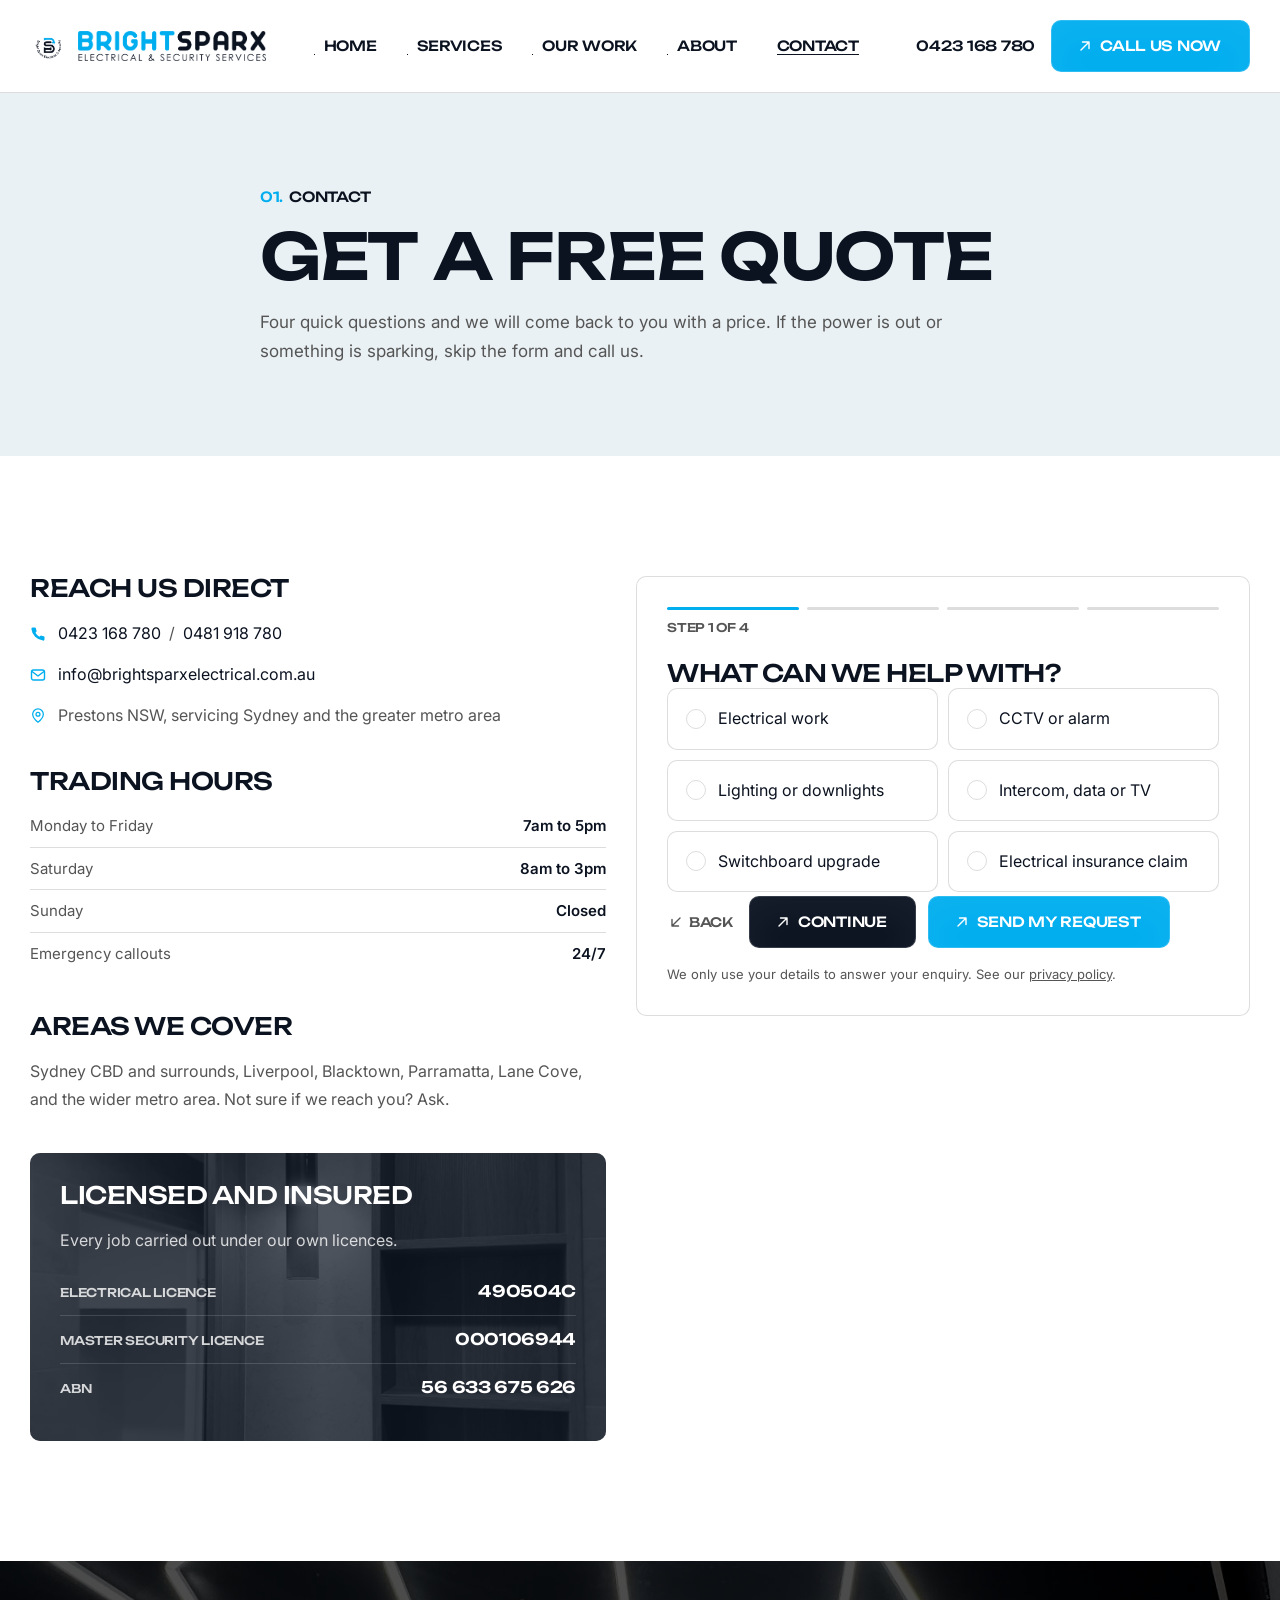
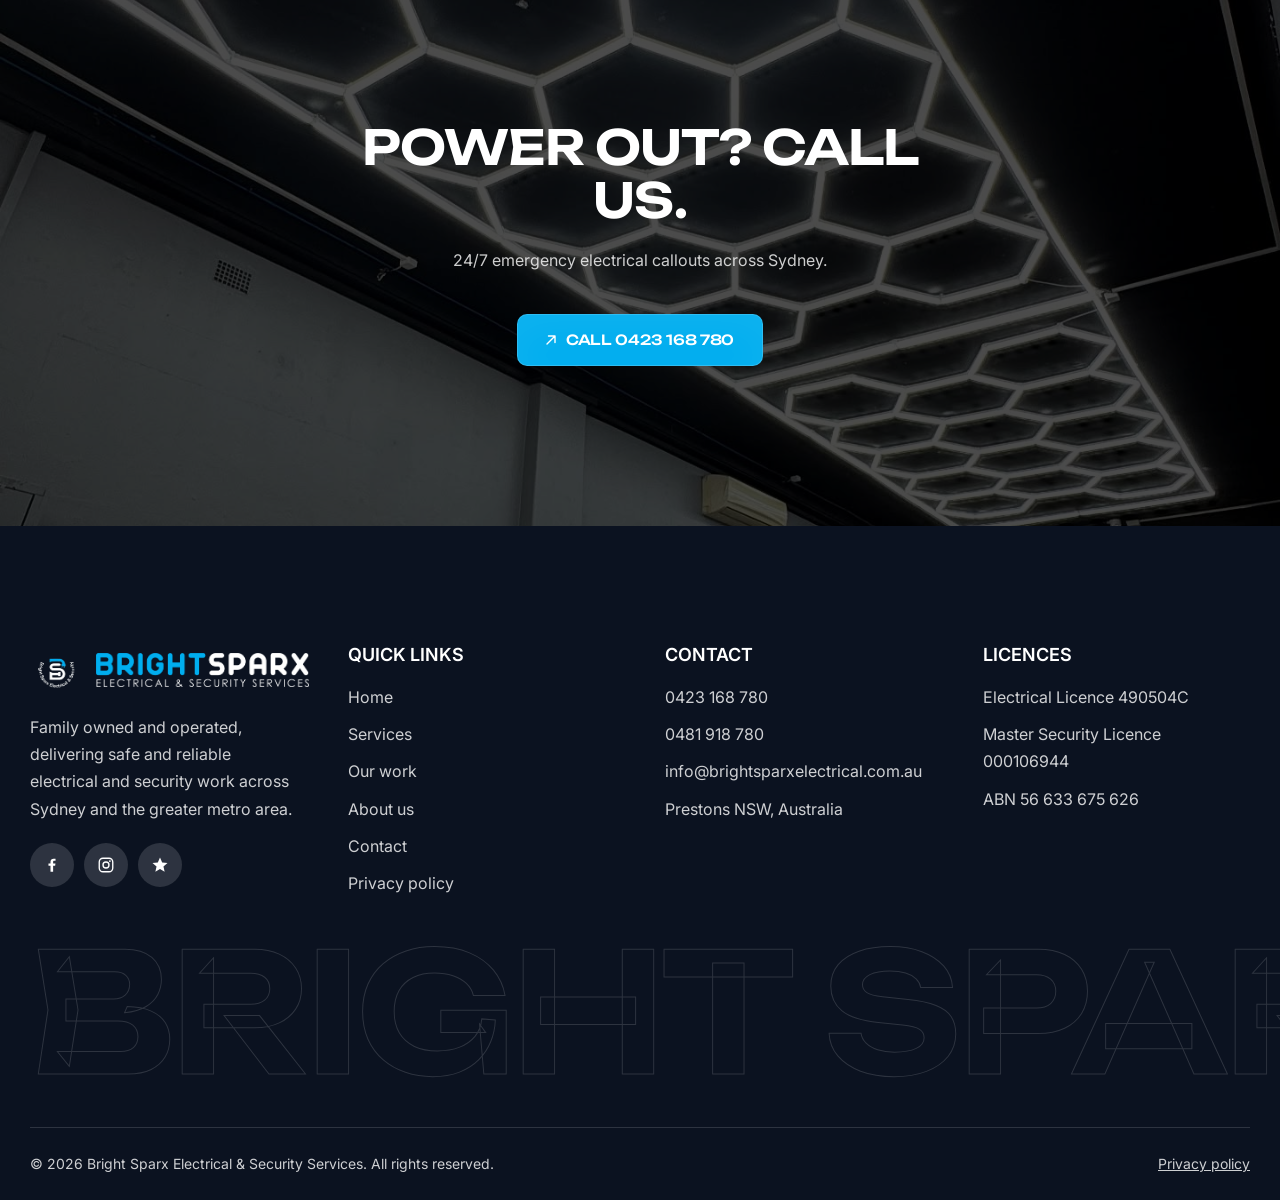
==== site/contact.html @ 88701e9d "Build Bright Sparx website: home, contact and privacy pages Static site in site/ built from the clie" ====
<!DOCTYPE html>
<html lang="en">
<head>
<meta charset="utf-8">
<meta name="viewport" content="width=device-width, initial-scale=1.0">
<title>Get a Free Quote | Bright Sparx Electrical &amp; Security</title>
<meta name="description" content="Get a free quote from Bright Sparx Electrical &amp; Security. Answer four quick questions about your job in Sydney, or call our licensed team on 0423 168 780.">
<link rel="canonical" href="https://www.brightsparxelectrical.com.au/contact.html">
<link rel="icon" href="images/logo-mark.png" type="image/png">
<link rel="preconnect" href="https://fonts.googleapis.com">
<link rel="preconnect" href="https://fonts.gstatic.com" crossorigin>
<link href="https://fonts.googleapis.com/css2?family=Inter:wght@400;600;700&family=Unbounded:wght@500;600&display=swap" rel="stylesheet">
<link rel="stylesheet" href="styles.css">
</head>
<body>
<a class="skip-link" href="#main">Skip to content</a>

<header class="header">
  <nav class="nav" aria-label="Main">
    <a class="nav__brand" href="index.html" aria-label="Bright Sparx Electrical and Security, home">
      <img class="nav__mark" src="images/logo-mark-dark.png" alt="" aria-hidden="true" width="530" height="471">
      <img class="nav__logo" src="images/logo-wordmark-dark.png" alt="Bright Sparx Electrical and Security Services" width="1965" height="314">
    </a>

    <ul class="nav__links">
      <li><a class="nav-link" href="index.html">Home</a></li>
      <li><a class="nav-link" href="index.html#services">Services</a></li>
      <li><a class="nav-link" href="index.html#work">Our work</a></li>
      <li><a class="nav-link" href="index.html#about">About</a></li>
      <li><a class="nav-link" href="contact.html" aria-current="page">Contact</a></li>
    </ul>

    <div class="nav__actions">
      <a class="nav__phone" href="tel:+61423168780">0423 168 780</a>
      <a class="btn btn--accent nav__cta" href="tel:+61423168780">
        <span class="btn__icon" aria-hidden="true"><svg viewBox="0 0 10 10" fill="none"><path d="M1 9L9 1M9 1H2.5M9 1v6.5" stroke="currentColor" stroke-width="1.4" stroke-linecap="round" stroke-linejoin="round"/></svg></span>
        <span class="btn__text">Call us now</span>
      </a>
      <button class="burger" type="button" aria-expanded="false" aria-controls="mobile-menu" aria-label="Open menu">
        <span></span><span></span>
      </button>
    </div>
  </nav>
</header>

<div class="mobile-menu" id="mobile-menu">
  <a class="nav-link" href="index.html">Home</a>
  <a class="nav-link" href="index.html#services">Services</a>
  <a class="nav-link" href="index.html#work">Our work</a>
  <a class="nav-link" href="index.html#about">About</a>
  <a class="nav-link" href="contact.html">Contact</a>
  <a class="btn btn--accent btn--center" href="tel:+61423168780">
    <span class="btn__icon" aria-hidden="true"><svg viewBox="0 0 10 10" fill="none"><path d="M1 9L9 1M9 1H2.5M9 1v6.5" stroke="currentColor" stroke-width="1.4" stroke-linecap="round" stroke-linejoin="round"/></svg></span>
    <span class="btn__text">Call 0423 168 780</span>
  </a>
</div>

<a class="call-bar" href="tel:+61423168780">
  <svg width="16" height="16" viewBox="0 0 16 16" fill="none" aria-hidden="true"><path d="M14.5 11.3v2a1.3 1.3 0 0 1-1.5 1.3A13 13 0 0 1 1.4 3 1.3 1.3 0 0 1 2.7 1.5h2a1.3 1.3 0 0 1 1.3 1.2c.1.7.3 1.3.5 1.9a1.3 1.3 0 0 1-.3 1.4l-.8.8a10.7 10.7 0 0 0 4 4l.8-.8a1.3 1.3 0 0 1 1.4-.3c.6.2 1.2.4 1.9.5a1.3 1.3 0 0 1 1.1 1.1Z" fill="currentColor"/></svg>
  Call now
</a>

<main id="main">

<section class="page-head">
  <div class="container page-head__inner">
    <p class="t-label bullet"><span class="bullet__num">01.</span> Contact</p>
    <h1 class="t-h2-lg" data-split>Get a free quote</h1>
    <p class="t-body-lg">Four quick questions and we will come back to you with a price. If the power is out or something is sparking, skip the form and call us.</p>
  </div>
</section>

<section class="section">
  <div class="container contact__grid">

    <div class="contact__side stack stack--40">
      <div class="stack stack--20">
        <h2 class="t-h4">Reach us direct</h2>
        <div class="contact__details">
          <p class="contact-line">
            <svg viewBox="0 0 16 16" fill="none" aria-hidden="true"><path d="M14.5 11.3v2a1.3 1.3 0 0 1-1.5 1.3A13 13 0 0 1 1.4 3 1.3 1.3 0 0 1 2.7 1.5h2a1.3 1.3 0 0 1 1.3 1.2c.1.7.3 1.3.5 1.9a1.3 1.3 0 0 1-.3 1.4l-.8.8a10.7 10.7 0 0 0 4 4l.8-.8a1.3 1.3 0 0 1 1.4-.3c.6.2 1.2.4 1.9.5a1.3 1.3 0 0 1 1.1 1.1Z" fill="currentColor"/></svg>
            <span><a href="tel:+61423168780">0423 168 780</a> &nbsp;/&nbsp; <a href="tel:+61481918780">0481 918 780</a></span>
          </p>
          <p class="contact-line">
            <svg viewBox="0 0 16 16" fill="none" aria-hidden="true"><rect x="1.5" y="3" width="13" height="10" rx="2" stroke="currentColor" stroke-width="1.4"/><path d="m2 4.5 6 4.5 6-4.5" stroke="currentColor" stroke-width="1.4" stroke-linecap="round" stroke-linejoin="round"/></svg>
            <span><a href="mailto:info@brightsparxelectrical.com.au">info@brightsparxelectrical.com.au</a></span>
          </p>
          <p class="contact-line">
            <svg viewBox="0 0 18 18" fill="none" aria-hidden="true"><path d="M9 16s6-4.7 6-9A6 6 0 0 0 3 7c0 4.3 6 9 6 9Z" stroke="currentColor" stroke-width="1.4" stroke-linejoin="round"/><circle cx="9" cy="7" r="2.2" stroke="currentColor" stroke-width="1.4"/></svg>
            <span>Prestons NSW, servicing Sydney and the greater metro area</span>
          </p>
        </div>
      </div>

      <div class="stack stack--20">
        <h2 class="t-h4">Trading hours</h2>
        <div class="hours-table">
          <p class="hours-row"><span>Monday to Friday</span><span>7am to 5pm</span></p>
          <p class="hours-row"><span>Saturday</span><span>8am to 3pm</span></p>
          <p class="hours-row"><span>Sunday</span><span>Closed</span></p>
          <p class="hours-row" style="border-bottom:0;"><span>Emergency callouts</span><span>24/7</span></p>
        </div>
      </div>

      <div class="stack stack--20">
        <h2 class="t-h4">Areas we cover</h2>
        <p class="t-body">Sydney CBD and surrounds, Liverpool, Blacktown, Parramatta, Lane Cove, and the wider metro area. Not sure if we reach you? Ask.</p>
      </div>

      <div class="crew-card">
        <img class="crew-card__bg" src="images/pendant-light.jpg" alt="" aria-hidden="true" loading="lazy">
        <span class="crew-card__veil"></span>
        <div class="crew-card__inner on-dark">
          <div class="stack stack--20">
            <h2 class="t-h4">Licensed and insured</h2>
            <p class="t-body">Every job carried out under our own licences.</p>
          </div>
          <div class="licence-row">
            <div class="licence">
              <span class="licence__label">Electrical licence</span>
              <span class="licence__value">490504C</span>
            </div>
            <div class="licence">
              <span class="licence__label">Master security licence</span>
              <span class="licence__value">000106944</span>
            </div>
            <div class="licence" style="border-bottom:0;">
              <span class="licence__label">ABN</span>
              <span class="licence__value">56 633 675 626</span>
            </div>
          </div>
        </div>
      </div>
    </div>

    <div class="form-panel" data-reveal="right">
      <!-- Wizard behaviour lives in main.js. Endpoint is wired in Skill 03. -->
      <form class="wizard" id="quote-form" novalidate>
        <div class="wizard__progress" aria-hidden="true">
          <span class="wizard__dot"></span><span class="wizard__dot"></span>
          <span class="wizard__dot"></span><span class="wizard__dot"></span>
        </div>
        <p class="wizard__count" data-wizard-count>Step 1 of 4</p>

        <fieldset class="wizard__step" data-step="1">
          <legend class="wizard__question">What can we help with?</legend>
          <div class="choices" data-choice-group="service">
            <button class="choice" type="button" data-value="Electrical work"><span class="choice__tick"><svg viewBox="0 0 12 12" fill="none"><path d="m2 6.3 2.6 2.6L10 3.4" stroke="currentColor" stroke-width="1.8" stroke-linecap="round" stroke-linejoin="round"/></svg></span>Electrical work</button>
            <button class="choice" type="button" data-value="CCTV or alarm"><span class="choice__tick"><svg viewBox="0 0 12 12" fill="none"><path d="m2 6.3 2.6 2.6L10 3.4" stroke="currentColor" stroke-width="1.8" stroke-linecap="round" stroke-linejoin="round"/></svg></span>CCTV or alarm</button>
            <button class="choice" type="button" data-value="Lighting or downlights"><span class="choice__tick"><svg viewBox="0 0 12 12" fill="none"><path d="m2 6.3 2.6 2.6L10 3.4" stroke="currentColor" stroke-width="1.8" stroke-linecap="round" stroke-linejoin="round"/></svg></span>Lighting or downlights</button>
            <button class="choice" type="button" data-value="Intercom, data or TV"><span class="choice__tick"><svg viewBox="0 0 12 12" fill="none"><path d="m2 6.3 2.6 2.6L10 3.4" stroke="currentColor" stroke-width="1.8" stroke-linecap="round" stroke-linejoin="round"/></svg></span>Intercom, data or TV</button>
            <button class="choice" type="button" data-value="Switchboard upgrade"><span class="choice__tick"><svg viewBox="0 0 12 12" fill="none"><path d="m2 6.3 2.6 2.6L10 3.4" stroke="currentColor" stroke-width="1.8" stroke-linecap="round" stroke-linejoin="round"/></svg></span>Switchboard upgrade</button>
            <button class="choice" type="button" data-value="Electrical insurance claim"><span class="choice__tick"><svg viewBox="0 0 12 12" fill="none"><path d="m2 6.3 2.6 2.6L10 3.4" stroke="currentColor" stroke-width="1.8" stroke-linecap="round" stroke-linejoin="round"/></svg></span>Electrical insurance claim</button>
          </div>
        </fieldset>

        <fieldset class="wizard__step" data-step="2">
          <legend class="wizard__question">What type of property?</legend>
          <div class="choices" data-choice-group="property">
            <button class="choice" type="button" data-value="Single storey house"><span class="choice__tick"><svg viewBox="0 0 12 12" fill="none"><path d="m2 6.3 2.6 2.6L10 3.4" stroke="currentColor" stroke-width="1.8" stroke-linecap="round" stroke-linejoin="round"/></svg></span>Single storey house</button>
            <button class="choice" type="button" data-value="Double storey house"><span class="choice__tick"><svg viewBox="0 0 12 12" fill="none"><path d="m2 6.3 2.6 2.6L10 3.4" stroke="currentColor" stroke-width="1.8" stroke-linecap="round" stroke-linejoin="round"/></svg></span>Double storey house</button>
            <button class="choice" type="button" data-value="Duplex or unit"><span class="choice__tick"><svg viewBox="0 0 12 12" fill="none"><path d="m2 6.3 2.6 2.6L10 3.4" stroke="currentColor" stroke-width="1.8" stroke-linecap="round" stroke-linejoin="round"/></svg></span>Duplex or unit</button>
            <button class="choice" type="button" data-value="Commercial premises"><span class="choice__tick"><svg viewBox="0 0 12 12" fill="none"><path d="m2 6.3 2.6 2.6L10 3.4" stroke="currentColor" stroke-width="1.8" stroke-linecap="round" stroke-linejoin="round"/></svg></span>Commercial premises</button>
          </div>
        </fieldset>

        <fieldset class="wizard__step" data-step="3">
          <legend class="wizard__question">How soon do you need it?</legend>
          <div class="choices" data-choice-group="timing">
            <button class="choice" type="button" data-value="Urgently"><span class="choice__tick"><svg viewBox="0 0 12 12" fill="none"><path d="m2 6.3 2.6 2.6L10 3.4" stroke="currentColor" stroke-width="1.8" stroke-linecap="round" stroke-linejoin="round"/></svg></span>Urgently</button>
            <button class="choice" type="button" data-value="Within a week"><span class="choice__tick"><svg viewBox="0 0 12 12" fill="none"><path d="m2 6.3 2.6 2.6L10 3.4" stroke="currentColor" stroke-width="1.8" stroke-linecap="round" stroke-linejoin="round"/></svg></span>Within a week</button>
            <button class="choice" type="button" data-value="Within a month"><span class="choice__tick"><svg viewBox="0 0 12 12" fill="none"><path d="m2 6.3 2.6 2.6L10 3.4" stroke="currentColor" stroke-width="1.8" stroke-linecap="round" stroke-linejoin="round"/></svg></span>Within a month</button>
            <button class="choice" type="button" data-value="Just planning ahead"><span class="choice__tick"><svg viewBox="0 0 12 12" fill="none"><path d="m2 6.3 2.6 2.6L10 3.4" stroke="currentColor" stroke-width="1.8" stroke-linecap="round" stroke-linejoin="round"/></svg></span>Just planning ahead</button>
          </div>
        </fieldset>

        <fieldset class="wizard__step" data-step="4">
          <legend class="wizard__question">Your details</legend>
          <div class="field-grid">
            <label class="field"><span class="field__label">Your name</span><input type="text" name="name" autocomplete="name" required placeholder="Full name"></label>
            <label class="field"><span class="field__label">Suburb</span><input type="text" name="suburb" autocomplete="address-level2" required placeholder="Where is the job?"></label>
            <label class="field"><span class="field__label">Mobile</span><input type="tel" name="phone" autocomplete="tel" required placeholder="04__ ___ ___"></label>
            <label class="field"><span class="field__label">Email</span><input type="email" name="email" autocomplete="email" required placeholder="you@email.com"></label>
          </div>
          <label class="field"><span class="field__label">Anything else we should know</span><textarea name="message" placeholder="Optional. Roof type, number of points, access notes."></textarea></label>
        </fieldset>

        <div class="wizard__nav">
          <button class="wizard__back" type="button" data-wizard-back hidden>
            <svg viewBox="0 0 10 10" fill="none" aria-hidden="true"><path d="M9 1 1 9M1 9h6.5M1 9V2.5" stroke="currentColor" stroke-width="1.4" stroke-linecap="round" stroke-linejoin="round"/></svg>
            Back
          </button>
          <button class="btn btn--dark" type="button" data-wizard-next>
            <span class="btn__icon" aria-hidden="true"><svg viewBox="0 0 10 10" fill="none"><path d="M1 9L9 1M9 1H2.5M9 1v6.5" stroke="currentColor" stroke-width="1.4" stroke-linecap="round" stroke-linejoin="round"/></svg></span>
            <span class="btn__text">Continue</span>
          </button>
          <button class="btn btn--accent" type="submit" data-wizard-submit hidden>
            <span class="btn__icon" aria-hidden="true"><svg viewBox="0 0 10 10" fill="none"><path d="M1 9L9 1M9 1H2.5M9 1v6.5" stroke="currentColor" stroke-width="1.4" stroke-linecap="round" stroke-linejoin="round"/></svg></span>
            <span class="btn__text">Send my request</span>
          </button>
        </div>

        <p class="form-status" data-wizard-status role="status" aria-live="polite"></p>

        <div class="wizard__done" data-wizard-done>
          <span class="wizard__done-icon" aria-hidden="true"><svg viewBox="0 0 24 24" fill="none"><path d="m5 12.5 4.5 4.5L19 7.5" stroke="currentColor" stroke-width="2.4" stroke-linecap="round" stroke-linejoin="round"/></svg></span>
          <h2 class="t-h4">Request received</h2>
          <p class="t-body">Thanks, we have got your details. We will be in touch shortly. If it is urgent, call 0423 168 780.</p>
        </div>

        <p class="form-note">We only use your details to answer your enquiry. See our <a href="privacy.html" style="text-decoration:underline;">privacy policy</a>.</p>
      </form>
    </div>

  </div>
</section>

<section class="cta on-dark">
  <img class="cta__bg" src="images/hex-ceiling.jpg" alt="" aria-hidden="true" loading="lazy">
  <span class="cta__veil"></span>
  <div class="container cta__inner">
    <div class="stack stack--20" style="align-items:center;max-width:622px;">
      <h2 class="t-h2" data-split>Power out? Call us.</h2>
      <p class="t-body">24/7 emergency electrical callouts across Sydney.</p>
    </div>
    <a class="btn btn--accent" href="tel:+61423168780">
      <span class="btn__icon" aria-hidden="true"><svg viewBox="0 0 10 10" fill="none"><path d="M1 9L9 1M9 1H2.5M9 1v6.5" stroke="currentColor" stroke-width="1.4" stroke-linecap="round" stroke-linejoin="round"/></svg></span>
      <span class="btn__text">Call 0423 168 780</span>
    </a>
  </div>
</section>

</main>

<footer class="footer on-dark" data-reveal="rise">
  <div class="container">
    <div class="footer__grid">
      <div class="footer__col">
        <a class="footer__brand" href="index.html">
          <img class="footer__mark" src="images/logo-mark.png" alt="" aria-hidden="true" width="530" height="471" loading="lazy">
          <img class="footer__logo" src="images/logo-wordmark-light.png" alt="Bright Sparx Electrical and Security Services" width="1965" height="314" loading="lazy">
        </a>
        <p class="t-body">Family owned and operated, delivering safe and reliable electrical and security work across Sydney and the greater metro area.</p>
        <div class="socials">
          <a class="social" href="https://www.facebook.com/brightsparxelectricalsydney" target="_blank" rel="noopener" aria-label="Bright Sparx on Facebook">
            <svg viewBox="0 0 24 24" fill="currentColor"><path d="M13.5 21v-8h2.7l.4-3.1h-3.1V7.9c0-.9.25-1.5 1.55-1.5H16.7V3.6c-.3 0-1.3-.1-2.5-.1-2.5 0-4.2 1.5-4.2 4.3v2.1H7.3V13h2.7v8h3.5Z"/></svg>
          </a>
          <a class="social" href="https://www.instagram.com/brightsparxelectrical/" target="_blank" rel="noopener" aria-label="Bright Sparx on Instagram">
            <svg viewBox="0 0 24 24" fill="none"><rect x="3" y="3" width="18" height="18" rx="5" stroke="currentColor" stroke-width="1.8"/><circle cx="12" cy="12" r="4" stroke="currentColor" stroke-width="1.8"/><circle cx="17.2" cy="6.8" r="1.2" fill="currentColor"/></svg>
          </a>
          <a class="social" href="https://g.page/r/CXIlt-af3pmtEAI/review" target="_blank" rel="noopener" aria-label="Review Bright Sparx on Google">
            <svg viewBox="0 0 24 24" fill="currentColor"><path d="m12 17.3 6.2 3.7-1.6-7 5.4-4.7-7.1-.6L12 2 9.1 8.7 2 9.3l5.4 4.7-1.6 7L12 17.3Z"/></svg>
          </a>
        </div>
      </div>

      <div class="footer__col">
        <p class="t-caption" style="color:#fff;">Quick links</p>
        <nav class="footer__links" aria-label="Footer">
          <a href="index.html">Home</a>
          <a href="index.html#services">Services</a>
          <a href="index.html#work">Our work</a>
          <a href="index.html#about">About us</a>
          <a href="contact.html">Contact</a>
          <a href="privacy.html">Privacy policy</a>
        </nav>
      </div>

      <div class="footer__col">
        <p class="t-caption" style="color:#fff;">Contact</p>
        <div class="footer__links">
          <a href="tel:+61423168780">0423 168 780</a>
          <a href="tel:+61481918780">0481 918 780</a>
          <a href="mailto:info@brightsparxelectrical.com.au">info@brightsparxelectrical.com.au</a>
          <span style="color:var(--white-80);">Prestons NSW, Australia</span>
        </div>
      </div>

      <div class="footer__col">
        <p class="t-caption" style="color:#fff;">Licences</p>
        <div class="footer__links">
          <span style="color:var(--white-80);">Electrical Licence 490504C</span>
          <span style="color:var(--white-80);">Master Security Licence 000106944</span>
          <span style="color:var(--white-80);">ABN 56 633 675 626</span>
        </div>
      </div>
    </div>

    <span class="footer__wordmark" aria-hidden="true">Bright Sparx</span>

    <div class="footer__legal">
      <span>&copy; <span data-year>2026</span> Bright Sparx Electrical &amp; Security Services. All rights reserved.</span>
      <span><a href="privacy.html">Privacy policy</a></span>
    </div>
  </div>
</footer>

<script src="main.js"></script>
</body>
</html>
---- site/styles.css ----
/* ==========================================================================
   Bright Sparx Electrical & Security Services
   Design system ported from the Eloctix reference build.
   Structure, spacing, type scale, motion and component anatomy match the
   reference. Only the colour palette is Bright Sparx (cyan / navy-black / white).
   ========================================================================== */

/* --------------------------------------------------------------------------
   1. Tokens
   -------------------------------------------------------------------------- */
:root {
  /* Brand palette. Cyan sampled from the Bright Sparx logo. */
  --white: #ffffff;
  --light: #eaf1f4;
  --dark: #0b1220;
  --dark-soft: #131c2e;
  --accent: #00aeef;
  --accent-deep: #0090c6;
  --muted: #555555;

  --line-dark: rgba(17, 17, 17, 0.14);
  --line-light: rgba(255, 255, 255, 0.18);
  --line-light-soft: rgba(255, 255, 255, 0.14);
  --white-80: rgba(255, 255, 255, 0.8);
  --dark-50: rgba(11, 18, 32, 0.5);
  --overlay: rgba(0, 0, 0, 0.7);

  --radius: 10px;
  --radius-sm: 6px;
  --container: 1300px;

  --font-display: "Unbounded", "Arial Black", Arial, sans-serif;
  --font-body: "Inter", -apple-system, BlinkMacSystemFont, "Segoe UI", Arial, sans-serif;

  --ease: cubic-bezier(0.44, 0, 0.56, 1);
  --ease-out: cubic-bezier(0.16, 1, 0.3, 1);

  --inset-glow: inset 0 15px 40px 0 rgba(255, 255, 255, 0.06);
}

/* --------------------------------------------------------------------------
   2. Reset and base
   -------------------------------------------------------------------------- */
*,
*::before,
*::after { box-sizing: border-box; }

html {
  -webkit-text-size-adjust: 100%;
  scroll-behavior: smooth;
}

body {
  margin: 0;
  background: var(--white);
  color: var(--muted);
  font-family: var(--font-body);
  font-size: 16px;
  line-height: 1.7;
  -webkit-font-smoothing: antialiased;
  -moz-osx-font-smoothing: grayscale;
  overflow-x: hidden;
}

h1, h2, h3, h4, h5, h6, p, figure, ul, ol { margin: 0; padding: 0; }
ul, ol { list-style: none; }
/* height:auto lets the CSS aspect-ratio win over the intrinsic width/height
   attributes on each <img>. Elements that need a fixed height set it by class. */
img { max-width: 100%; height: auto; display: block; }
a { color: inherit; text-decoration: none; }
button { font: inherit; color: inherit; background: none; border: 0; }

/* Fieldsets carry a default UA border and padding. The wizard uses them for
   each step, so they are reset here or a black frame appears around the
   answer buttons. */
fieldset { min-width: 0; margin: 0; padding: 0; border: 0; }
legend { padding: 0; }

:focus-visible {
  outline: 2px solid var(--accent);
  outline-offset: 3px;
}

.visually-hidden {
  position: absolute;
  width: 1px; height: 1px;
  padding: 0; margin: -1px;
  overflow: hidden;
  clip: rect(0 0 0 0);
  white-space: nowrap;
  border: 0;
}

.skip-link {
  position: absolute;
  top: -60px;
  left: 20px;
  z-index: 200;
  padding: 12px 20px;
  background: var(--dark);
  color: var(--white);
  border-radius: var(--radius);
  transition: top 0.2s var(--ease);
}
.skip-link:focus { top: 20px; }

/* --------------------------------------------------------------------------
   3. Typography scale
   -------------------------------------------------------------------------- */
.t-display,
.t-h2,
.t-h2-lg,
.t-h3,
.t-h4,
.t-label,
.t-giant,
.t-outline {
  font-family: var(--font-display);
  letter-spacing: -0.02em;
  color: var(--dark);
}

.t-display {
  font-size: clamp(48px, 7vw, 100px);
  font-weight: 600;
  line-height: 1.1;
  text-transform: uppercase;
}

.t-h2 {
  font-size: clamp(32px, 4vw, 48px);
  font-weight: 600;
  line-height: 1.1;
  text-transform: uppercase;
}

.t-h2-lg {
  font-size: clamp(40px, 5vw, 64px);
  font-weight: 600;
  line-height: 1;
  text-transform: uppercase;
}

.t-h3 {
  font-size: clamp(24px, 2.5vw, 32px);
  font-weight: 500;
  line-height: 1.4;
}

.t-h4 {
  font-size: clamp(20px, 2vw, 24px);
  font-weight: 500;
  line-height: 1;
  text-transform: uppercase;
}

.t-label {
  font-size: 14px;
  font-weight: 500;
  line-height: 1;
  text-transform: uppercase;
}

.t-giant {
  font-size: clamp(60px, 10vw, 120px);
  font-weight: 600;
  line-height: 1;
  text-transform: uppercase;
}

/* Outlined ghost wordmark that sits behind the service card text */
.t-outline {
  font-size: clamp(40px, 5vw, 64px);
  font-weight: 600;
  line-height: 1;
  text-transform: uppercase;
  color: transparent;
  -webkit-text-stroke: 1px var(--line-dark);
}

.t-body { font-size: 16px; line-height: 1.7; color: var(--muted); }
.t-body-lg { font-size: 17px; line-height: 1.7; color: var(--muted); }

.t-caption {
  font-family: var(--font-body);
  font-size: 18px;
  font-weight: 600;
  line-height: 1;
  text-transform: uppercase;
  color: var(--muted);
}

.on-dark .t-display,
.on-dark .t-h2,
.on-dark .t-h2-lg,
.on-dark .t-h3,
.on-dark .t-h4,
.on-dark .t-label,
.on-dark .t-giant { color: var(--white); }
.on-dark .t-body,
.on-dark .t-body-lg,
.on-dark .t-caption { color: var(--white-80); }
.on-dark .t-outline { -webkit-text-stroke-color: var(--line-light-soft); }

.text-accent { color: var(--accent); }
.text-center { text-align: center; }

/* --------------------------------------------------------------------------
   4. Layout primitives
   -------------------------------------------------------------------------- */
.section {
  position: relative;
  padding: 80px 20px;
  /* clip, not hidden: `hidden` creates a scroll container and would stop the
     sticky service cards from sticking. */
  overflow: clip;
}

.section--tight { padding: 40px 20px; }
.section--flush { padding: 40px 0; overflow: clip; }
.section--light { background: var(--light); }
.section--dark { background: var(--dark); }

.container {
  position: relative;
  width: 100%;
  max-width: var(--container);
  margin: 0 auto;
}

.stack { display: flex; flex-direction: column; }
.stack--20 { gap: 20px; }
.stack--30 { gap: 30px; }
.stack--40 { gap: 40px; }
.stack--50 { gap: 50px; }
.stack--80 { gap: 80px; }

/* Numbered eyebrow: "01.  about us" */
.bullet {
  display: flex;
  align-items: center;
  gap: 6px;
}
.bullet__num { color: var(--accent); }

/* --------------------------------------------------------------------------
   5. Buttons
   -------------------------------------------------------------------------- */
.btn {
  position: relative;
  display: inline-flex;
  align-items: center;
  justify-content: flex-start;
  gap: 0;
  min-height: 48px;
  padding: 18px 28px;
  border: 1px solid var(--line-light);
  border-radius: var(--radius);
  box-shadow: var(--inset-glow);
  font-family: var(--font-display);
  font-size: 14px;
  font-weight: 500;
  line-height: 1;
  letter-spacing: -0.02em;
  text-transform: uppercase;
  overflow: hidden;
  cursor: pointer;
  transition: background-color 0.35s var(--ease), border-color 0.35s var(--ease),
              transform 0.35s var(--ease);
}

/* Reference hover: the arrow travels from the left of the label to the right.
   `order` cannot be transitioned, so the arrow exists twice and the two copies
   collapse and expand. That animates smoothly instead of snapping. */
.btn__icon {
  flex: none;
  width: 10px;
  height: 10px;
  overflow: hidden;
  transition: width 0.42s var(--ease-out), opacity 0.28s var(--ease),
              margin 0.42s var(--ease-out), transform 0.42s var(--ease-out);
}
.btn__icon svg { display: block; width: 10px; height: 10px; }
.btn__text { white-space: nowrap; }

.btn__icon--start { margin-right: 10px; opacity: 1; }
.btn__icon--end   { width: 0; margin-left: 0; opacity: 0; transform: translateX(-6px); }

.btn:hover .btn__icon--start,
.btn:focus-visible .btn__icon--start {
  width: 0;
  margin-right: 0;
  opacity: 0;
  transform: translateX(6px);
}
.btn:hover .btn__icon--end,
.btn:focus-visible .btn__icon--end {
  width: 10px;
  margin-left: 10px;
  opacity: 1;
  transform: none;
}

.btn:active { transform: translateY(1px); }

.btn--dark { background: var(--dark); color: var(--white); }
.btn--dark:hover { background: var(--dark-soft); }

.btn--accent { background: var(--accent); color: var(--white); }
.btn--accent:hover { background: var(--accent-deep); }

.btn--ghost {
  background: var(--white);
  color: var(--dark);
  border-color: var(--line-dark);
}
.btn--ghost:hover { background: var(--light); }

.btn--outline {
  background: transparent;
  color: var(--white);
  border-color: var(--line-light-soft);
  box-shadow: none;
}
.btn--outline:hover { background: rgba(255, 255, 255, 0.06); }

.btn--center { justify-content: center; }
.btn--block { width: 100%; justify-content: center; }

/* --------------------------------------------------------------------------
   6. Header / navigation
   -------------------------------------------------------------------------- */
.header {
  position: fixed;
  top: 0;
  left: 0;
  z-index: 50;
  width: 100%;
  display: flex;
  justify-content: center;
  background: var(--white);
  border-bottom: 1px solid var(--line-dark);
}

.nav {
  display: flex;
  align-items: center;
  justify-content: space-between;
  gap: 20px;
  width: 100%;
  max-width: var(--container);
  padding: 16px 20px;
}

.nav__brand { display: flex; align-items: center; gap: 10px; min-width: 0; }
.nav__mark { flex: none; width: auto; height: 34px; }
.nav__logo { flex: none; width: auto; height: 30px; }

.nav__links {
  display: none;
  align-items: center;
  gap: 40px;
}

.nav-link {
  position: relative;
  display: inline-block;
  padding-bottom: 2px;
  font-family: var(--font-display);
  font-size: 14px;
  font-weight: 500;
  line-height: 1;
  letter-spacing: -0.02em;
  text-transform: uppercase;
  color: var(--dark);
}

/* Reference hover: a 1px rule grows out from the left edge of the label. */
.nav-link::after {
  content: "";
  position: absolute;
  bottom: 0;
  left: -10px;
  width: 1px;
  height: 1px;
  background: var(--dark);
  transition: width 0.4s var(--ease), left 0.4s var(--ease);
}
.nav-link:hover::after,
.nav-link[aria-current="page"]::after { left: 0; width: 100%; }

.nav__actions { display: flex; align-items: center; gap: 16px; }
.nav__cta { display: none; }

.nav__phone {
  display: none;
  align-items: center;
  gap: 8px;
  font-family: var(--font-display);
  font-size: 14px;
  font-weight: 500;
  text-transform: uppercase;
  letter-spacing: -0.02em;
  color: var(--dark);
}

.burger {
  display: flex;
  flex-direction: column;
  justify-content: center;
  gap: 6px;
  width: 44px;
  height: 44px;
  padding: 0 12px;
  cursor: pointer;
}
.burger span {
  display: block;
  width: 20px;
  height: 2px;
  background: var(--dark);
  border-radius: var(--radius);
  transition: transform 0.35s var(--ease), opacity 0.2s var(--ease);
}
.burger[aria-expanded="true"] span:nth-child(1) { transform: translateY(4px) rotate(45deg); }
.burger[aria-expanded="true"] span:nth-child(2) { transform: translateY(-4px) rotate(-45deg); }

.mobile-menu {
  position: fixed;
  inset: 0;
  z-index: 45;
  display: flex;
  flex-direction: column;
  gap: 20px;
  padding: 100px 20px 40px;
  background: var(--white);
  overflow-y: auto;
  opacity: 0;
  visibility: hidden;
  transform: translateY(-12px);
  transition: opacity 0.35s var(--ease), transform 0.35s var(--ease), visibility 0.35s;
}
.mobile-menu.is-open { opacity: 1; visibility: visible; transform: none; }
.mobile-menu a.nav-link {
  display: flex;
  align-items: center;
  min-height: 44px;
  font-size: 20px;
}
.mobile-menu .btn { margin-top: 10px; }

body.nav-open { overflow: hidden; }

/* Sticky click-to-call bar, mobile only */
.call-bar {
  position: fixed;
  right: 15px;
  bottom: 15px;
  z-index: 40;
  display: inline-flex;
  align-items: center;
  gap: 10px;
  padding: 14px 20px;
  border-radius: var(--radius);
  background: var(--accent);
  color: var(--white);
  font-family: var(--font-display);
  font-size: 14px;
  font-weight: 500;
  text-transform: uppercase;
  letter-spacing: -0.02em;
  box-shadow: 0 10px 26px -4.5px rgba(0, 0, 0, 0.3);
}

/* --------------------------------------------------------------------------
   7. Hero
   -------------------------------------------------------------------------- */
.hero {
  position: relative;
  padding: 130px 20px 70px;
  overflow: clip;
}

.hero__grid {
  display: flex;
  flex-direction: column;
  gap: 40px;
}

.hero__copy {
  display: flex;
  flex-direction: column;
  gap: 30px;
  width: 100%;
}

.hero__title-wrap { position: relative; }

.hero__media {
  position: relative;
  width: 100%;
}

.hero__image {
  width: 100%;
  aspect-ratio: 1 / 1;
  object-fit: cover;
  border-radius: var(--radius);
}

/* Faint cyan wash behind the hero, mirrors the reference's glow shape */
.hero__glow {
  position: absolute;
  left: 50%;
  bottom: -180px;
  z-index: 0;
  width: 120%;
  height: 380px;
  transform: translateX(-50%);
  background: radial-gradient(ellipse at center, rgba(0, 174, 239, 0.22), transparent 65%);
  pointer-events: none;
}

.hero__badges {
  display: flex;
  flex-wrap: wrap;
  gap: 10px;
}

.badge {
  display: inline-flex;
  align-items: center;
  gap: 8px;
  padding: 10px 16px;
  border: 1px solid var(--line-dark);
  border-radius: var(--radius);
  background: var(--white);
  font-family: var(--font-display);
  font-size: 12px;
  font-weight: 500;
  line-height: 1;
  letter-spacing: -0.02em;
  text-transform: uppercase;
  color: var(--dark);
}
.badge__dot {
  width: 6px;
  height: 6px;
  border-radius: 50%;
  background: var(--accent);
}

/* --------------------------------------------------------------------------
   8. About
   -------------------------------------------------------------------------- */
.about__head { max-width: 732px; }

.about__body {
  display: flex;
  flex-direction: column;
  gap: 20px;
}

.about__portrait {
  width: 100%;
  aspect-ratio: 7 / 8;
  object-fit: cover;
  border-radius: var(--radius);
}

.about__wide {
  width: 100%;
  aspect-ratio: 8 / 7;
  object-fit: cover;
  border-radius: var(--radius);
}

/* --------------------------------------------------------------------------
   9. Stats
   -------------------------------------------------------------------------- */
.stats {
  display: grid;
  grid-template-columns: 1fr;
  gap: 40px;
}

.stat { display: flex; flex-direction: column; gap: 16px; }

.stat__value {
  display: flex;
  align-items: flex-start;
  font-family: var(--font-display);
  font-size: clamp(40px, 6vw, 64px);
  font-weight: 600;
  line-height: 1;
  letter-spacing: -0.02em;
  text-transform: uppercase;
  color: var(--dark);
}
.stat__suffix { color: var(--accent); }

/* --------------------------------------------------------------------------
   10. Services (sticky stacking cards)
   -------------------------------------------------------------------------- */
.services__list { display: flex; flex-direction: column; gap: 20px; }

.service-slot { position: relative; }

.service-card {
  position: relative;
  display: flex;
  flex-direction: column;
  gap: 20px;
  padding: 24px;
  background: var(--white);
  border: 1px solid var(--line-dark);
  border-radius: var(--radius);
}

.service-card__num {
  order: 0;
  font-family: var(--font-display);
  font-size: clamp(48px, 9vw, 120px);
  font-weight: 600;
  line-height: 1;
  letter-spacing: -0.02em;
  color: var(--dark);
  opacity: 0.18;
}

.service-card__body {
  order: 1;
  display: flex;
  flex-direction: column;
  gap: 24px;
}

.service-card__text { display: flex; flex-direction: column; gap: 12px; }

.service-card__ghost { display: none; }

.service-card__media {
  overflow: hidden;
  border-radius: var(--radius);
}

.service-card__img {
  width: 100%;
  aspect-ratio: 1 / 1;
  object-fit: cover;
  border-radius: var(--radius);
  transition: transform 0.7s var(--ease-out);
}
.service-card:hover .service-card__img { transform: scale(1.05); }

.service-card__points {
  display: flex;
  flex-wrap: wrap;
  gap: 8px;
}

.chip {
  display: inline-flex;
  align-items: center;
  padding: 7px 12px;
  border: 1px solid var(--line-dark);
  border-radius: var(--radius-sm);
  font-size: 13px;
  line-height: 1;
  color: var(--muted);
}

/* --------------------------------------------------------------------------
   11. Project showcase (dark)
   -------------------------------------------------------------------------- */
.showcase { position: relative; }

.showcase__marquee {
  position: absolute;
  top: 42%;
  left: 0;
  z-index: 0;
  width: 100%;
  pointer-events: none;
}

.showcase__card {
  position: relative;
  z-index: 2;
  width: 100%;
  max-width: 800px;
  margin: 0 auto;
  overflow: hidden;
  border-radius: var(--radius);
}

.showcase__img {
  width: 100%;
  aspect-ratio: 8 / 7;
  object-fit: cover;
  transition: transform 0.8s var(--ease-out);
}
.showcase__card:hover .showcase__img { transform: scale(1.04); }

.showcase__overlay {
  position: absolute;
  inset: 0;
  background: linear-gradient(180deg, rgba(2, 22, 35, 0) 0%, rgba(2, 22, 35, 0.95) 100%);
}

.showcase__caption {
  position: absolute;
  left: 24px;
  bottom: 24px;
  right: 80px;
}

.showcase__pin {
  position: absolute;
  right: 24px;
  bottom: 24px;
  display: flex;
  align-items: center;
  justify-content: center;
  width: 36px;
  height: 36px;
  border-radius: 50%;
  background: var(--accent);
}

/* --------------------------------------------------------------------------
   12. Why choose us
   -------------------------------------------------------------------------- */
.why__grid {
  display: flex;
  flex-direction: column;
  gap: 20px;
}

.why__col { display: flex; flex-direction: column; gap: 20px; }

.why-photo {
  width: 100%;
  aspect-ratio: 6 / 5;
  object-fit: cover;
  border-radius: var(--radius);
}

.why-card {
  display: flex;
  flex-direction: column;
  gap: 30px;
  padding: 24px;
  border: 1px solid var(--line-dark);
  border-radius: var(--radius);
  background: var(--white);
}

.why-card__icon {
  display: flex;
  align-items: center;
  justify-content: center;
  width: 66px;
  height: 66px;
  border: 1px solid var(--line-light);
  border-radius: var(--radius);
  box-shadow: inset 0 4px 4px rgba(255, 255, 255, 0.25);
}
.why-card__icon--accent { background: var(--accent); }
.why-card__icon--dark { background: var(--dark); }
.why-card__icon svg { width: 30px; height: 30px; }

.why-card__text { display: flex; flex-direction: column; gap: 12px; }

/* Team / credentials panel, dark image card */
.crew-card {
  position: relative;
  display: flex;
  flex-direction: column;
  gap: 30px;
  padding: 24px;
  border-radius: var(--radius);
  overflow: hidden;
}
.crew-card__bg {
  position: absolute;
  inset: 0;
  width: 100%;
  height: 100%;
  object-fit: cover;
  mix-blend-mode: luminosity;
}
.crew-card__veil {
  position: absolute;
  inset: 0;
  background: var(--dark);
  opacity: 0.72;
}
.crew-card__inner { position: relative; z-index: 1; display: flex; flex-direction: column; gap: 24px; }

.licence-row { display: flex; flex-direction: column; gap: 10px; }
.licence {
  display: flex;
  align-items: baseline;
  justify-content: space-between;
  gap: 16px;
  padding-bottom: 10px;
  border-bottom: 1px solid var(--line-light-soft);
}
.licence__label {
  font-family: var(--font-display);
  font-size: 12px;
  font-weight: 500;
  letter-spacing: -0.02em;
  text-transform: uppercase;
  color: var(--white-80);
}
.licence__value {
  font-family: var(--font-display);
  font-size: 16px;
  font-weight: 600;
  letter-spacing: -0.02em;
  color: var(--white);
}

.cta-strip {
  display: flex;
  flex-direction: column;
  gap: 20px;
  padding: 24px;
  border-radius: var(--radius);
  background: var(--light);
}

/* --------------------------------------------------------------------------
   13. Marquee / ticker
   -------------------------------------------------------------------------- */
.ticker {
  display: flex;
  width: 100%;
  overflow: hidden;
  user-select: none;
}

.ticker__track {
  display: flex;
  flex: none;
  align-items: center;
  gap: 40px;
  padding-right: 40px;
  animation: ticker-scroll 26s linear infinite;
  will-change: transform;
}
.ticker:hover .ticker__track { animation-play-state: paused; }

@keyframes ticker-scroll {
  from { transform: translateX(0); }
  to { transform: translateX(-100%); }
}

.ticker__word {
  flex: none;
  font-family: var(--font-display);
  font-size: clamp(40px, 9vw, 120px);
  font-weight: 600;
  line-height: 1;
  letter-spacing: -0.02em;
  text-transform: uppercase;
  white-space: nowrap;
  color: var(--dark);
}
.ticker__word--accent { color: var(--accent); }
.ticker__word--outline {
  color: transparent;
  -webkit-text-stroke: 1px var(--line-dark);
}

.on-dark .ticker__word { color: var(--white); }
.on-dark .ticker__word--accent { color: var(--accent); }
.on-dark .ticker__word--outline {
  color: transparent;
  -webkit-text-stroke: 1px var(--line-light-soft);
}

.ticker__bolt {
  flex: none;
  width: 26px;
  height: 40px;
  color: var(--accent);
}
.ticker__bolt svg { width: 100%; height: 100%; }

/* --------------------------------------------------------------------------
   14. Testimonials
   -------------------------------------------------------------------------- */
.testimonial__grid {
  display: flex;
  flex-direction: column;
  gap: 40px;
}

.testimonial__media { position: relative; }

.testimonial__photo {
  width: 100%;
  aspect-ratio: 3 / 4;
  object-fit: cover;
  border-radius: var(--radius);
}

.testimonial__stamp {
  position: absolute;
  left: 20px;
  bottom: 20px;
  display: flex;
  align-items: center;
  gap: 10px;
  padding: 10px 16px;
  border-radius: var(--radius);
  background: rgba(11, 18, 32, 0.85);
  color: var(--white);
  font-family: var(--font-display);
  font-size: 12px;
  font-weight: 500;
  letter-spacing: -0.02em;
  text-transform: uppercase;
}

.quote {
  display: flex;
  flex-direction: column;
  gap: 30px;
  padding: 24px;
  border-radius: var(--radius);
  background: var(--light);
}

.quote__meta {
  display: flex;
  flex-direction: column;
  gap: 8px;
}

.quote__stars { display: flex; gap: 4px; color: var(--accent); }
.quote__stars svg { width: 16px; height: 16px; }

/* --------------------------------------------------------------------------
   15. Gallery
   -------------------------------------------------------------------------- */
.gallery {
  display: grid;
  grid-template-columns: 1fr;
  gap: 20px;
}

.gallery__item {
  position: relative;
  overflow: hidden;
  border-radius: var(--radius);
}

.gallery__img {
  width: 100%;
  aspect-ratio: 4 / 3;
  object-fit: cover;
  transition: transform 0.7s var(--ease-out);
}
.gallery__item:hover .gallery__img { transform: scale(1.06); }

.gallery__tag {
  position: absolute;
  top: 16px;
  left: 16px;
  padding: 8px 13px;
  border-radius: var(--radius-sm);
  background: var(--white);
  font-family: var(--font-display);
  font-size: 12px;
  font-weight: 500;
  line-height: 1;
  letter-spacing: -0.02em;
  text-transform: uppercase;
  color: var(--dark);
}

/* --------------------------------------------------------------------------
   16. Contact
   -------------------------------------------------------------------------- */
.contact__grid {
  display: flex;
  flex-direction: column;
  gap: 40px;
}

.contact__details { display: flex; flex-direction: column; gap: 14px; }

.contact-line {
  display: flex;
  align-items: flex-start;
  gap: 12px;
}
.contact-line svg { flex: none; width: 16px; height: 18px; margin-top: 5px; color: var(--accent); }
.contact-line a { color: var(--dark); transition: color 0.3s var(--ease); }
.contact-line a:hover { color: var(--accent); text-decoration: underline; }

.hours-table { display: flex; flex-direction: column; gap: 8px; }
.hours-row {
  display: flex;
  justify-content: space-between;
  gap: 20px;
  padding-bottom: 8px;
  border-bottom: 1px solid var(--line-dark);
  font-size: 15px;
}
.hours-row span:last-child { color: var(--dark); font-weight: 600; }

/* --------------------------------------------------------------------------
   17. Wizard form
   -------------------------------------------------------------------------- */
.form-panel {
  width: 100%;
  padding: 24px;
  border: 1px solid var(--line-dark);
  border-radius: var(--radius);
  background: var(--white);
}

.wizard__progress {
  display: flex;
  align-items: center;
  gap: 8px;
  margin-bottom: 8px;
}
.wizard__dot {
  flex: 1;
  height: 3px;
  border-radius: 2px;
  background: var(--line-dark);
  transition: background-color 0.4s var(--ease);
}
.wizard__dot.is-active,
.wizard__dot.is-done { background: var(--accent); }

.wizard__count {
  font-family: var(--font-display);
  font-size: 12px;
  font-weight: 500;
  letter-spacing: -0.02em;
  text-transform: uppercase;
  color: var(--muted);
  margin-bottom: 20px;
}

.wizard__step { display: none; flex-direction: column; gap: 20px; }
.wizard__step.is-active { display: flex; }

.wizard__question {
  font-family: var(--font-display);
  font-size: clamp(20px, 2.4vw, 24px);
  font-weight: 500;
  line-height: 1.25;
  letter-spacing: -0.02em;
  text-transform: uppercase;
  color: var(--dark);
}

.choices { display: grid; grid-template-columns: 1fr; gap: 10px; }

.choice {
  display: flex;
  align-items: center;
  gap: 12px;
  width: 100%;
  min-height: 56px;
  padding: 16px 18px;
  text-align: left;
  border: 1px solid var(--line-dark);
  border-radius: var(--radius);
  background: var(--white);
  color: var(--dark);
  font-family: var(--font-body);
  font-size: 16px;
  cursor: pointer;
  transition: border-color 0.25s var(--ease), background-color 0.25s var(--ease),
              transform 0.25s var(--ease);
}
.choice:hover { border-color: var(--accent); transform: translateY(-1px); }
.choice.is-selected {
  border-color: var(--accent);
  background: rgba(0, 174, 239, 0.08);
}
.choice__tick {
  flex: none;
  display: flex;
  align-items: center;
  justify-content: center;
  width: 20px;
  height: 20px;
  border: 1px solid var(--line-dark);
  border-radius: 50%;
  color: transparent;
}
.choice.is-selected .choice__tick {
  border-color: var(--accent);
  background: var(--accent);
  color: var(--white);
}
.choice__tick svg { width: 11px; height: 11px; }

.field { display: flex; flex-direction: column; gap: 8px; }

.field__label {
  font-family: var(--font-display);
  font-size: 12px;
  font-weight: 500;
  letter-spacing: -0.02em;
  text-transform: uppercase;
  color: var(--dark);
}

.field input,
.field textarea {
  width: 100%;
  padding: 12px 8px;
  border: 0;
  border-bottom: 1px solid #d9d9d9;
  background: transparent;
  font-family: var(--font-body);
  font-size: 16px;
  line-height: 1.7;
  color: var(--dark);
  transition: border-color 0.3s var(--ease);
}
.field input::placeholder,
.field textarea::placeholder { color: var(--muted); }
.field input:focus,
.field textarea:focus {
  outline: none;
  border-bottom-color: var(--accent);
}
.field textarea { min-height: 110px; resize: vertical; }

.field-grid { display: grid; grid-template-columns: 1fr; gap: 20px; }

.wizard__nav {
  display: flex;
  align-items: center;
  gap: 12px;
  flex-wrap: wrap;
  margin-top: 4px;
}

.wizard__back {
  display: inline-flex;
  align-items: center;
  gap: 8px;
  min-height: 44px;
  padding: 10px 4px;
  font-family: var(--font-display);
  font-size: 13px;
  font-weight: 500;
  letter-spacing: -0.02em;
  text-transform: uppercase;
  color: var(--muted);
  cursor: pointer;
  transition: color 0.25s var(--ease);
}
.wizard__back:hover { color: var(--dark); }
.wizard__back svg { width: 10px; height: 10px; }

.btn[disabled] { opacity: 0.55; cursor: not-allowed; }

.form-note {
  margin-top: 16px;
  font-size: 13px;
  line-height: 1.6;
  color: var(--muted);
}

.form-status {
  display: none;
  margin-top: 16px;
  padding: 16px 18px;
  border-radius: var(--radius);
  font-size: 15px;
  line-height: 1.6;
}
.form-status.is-visible { display: block; }
.form-status--ok {
  background: rgba(0, 174, 239, 0.1);
  border: 1px solid rgba(0, 174, 239, 0.35);
  color: var(--dark);
}
.form-status--error {
  background: rgba(217, 73, 72, 0.08);
  border: 1px solid rgba(217, 73, 72, 0.35);
  color: #8a2b2a;
}

.wizard__done { display: none; flex-direction: column; gap: 16px; text-align: center; padding: 20px 0; }
.wizard__done.is-active { display: flex; }
.wizard__done-icon {
  align-self: center;
  display: flex;
  align-items: center;
  justify-content: center;
  width: 56px;
  height: 56px;
  border-radius: 50%;
  background: var(--accent);
  color: var(--white);
}
.wizard__done-icon svg { width: 24px; height: 24px; }

/* --------------------------------------------------------------------------
   18. Closing CTA
   -------------------------------------------------------------------------- */
.cta {
  position: relative;
  padding: 90px 20px;
  overflow: hidden;
}
.cta__bg {
  position: absolute;
  inset: 0;
  width: 100%;
  height: 100%;
  object-fit: cover;
}
.cta__veil { position: absolute; inset: 0; background: var(--overlay); }
.cta__inner {
  position: relative;
  z-index: 2;
  display: flex;
  flex-direction: column;
  align-items: center;
  gap: 40px;
  text-align: center;
}

/* --------------------------------------------------------------------------
   19. Footer
   -------------------------------------------------------------------------- */
.footer {
  position: relative;
  background: var(--dark);
  padding: 80px 20px 0;
  overflow: clip;
}

.footer__grid {
  display: flex;
  flex-direction: column;
  gap: 30px;
}

.footer__col { display: flex; flex-direction: column; gap: 20px; }
.footer__brand { display: flex; align-items: center; gap: 12px; }
.footer__mark { flex: none; width: auto; height: 48px; }
.footer__logo { flex: none; width: auto; height: 34px; }

.footer__links { display: flex; flex-direction: column; gap: 10px; }
.footer__links a {
  color: var(--white-80);
  transition: color 0.3s var(--ease);
}
.footer__links a:hover { color: var(--white); }

.socials { display: flex; gap: 10px; }
.social {
  display: flex;
  align-items: center;
  justify-content: center;
  width: 44px;
  height: 44px;
  border-radius: 50px;
  background: rgba(255, 255, 255, 0.14);
  color: var(--white);
  transition: background-color 0.3s var(--ease);
}
.social:hover { background: var(--accent); }
.social svg { width: 18px; height: 18px; }

.footer__legal {
  display: flex;
  flex-direction: column;
  gap: 10px;
  margin-top: 40px;
  padding: 24px 0;
  border-top: 1px solid var(--line-light-soft);
  font-size: 14px;
  color: var(--white-80);
}
.footer__legal a { text-decoration: underline; }

.footer__wordmark {
  display: block;
  margin-top: 20px;
  font-family: var(--font-display);
  font-size: clamp(38px, 13vw, 190px);
  font-weight: 600;
  line-height: 0.9;
  letter-spacing: -0.03em;
  text-transform: uppercase;
  text-align: center;
  color: transparent;
  -webkit-text-stroke: 1px var(--line-light-soft);
  white-space: nowrap;
}

/* --------------------------------------------------------------------------
   20. Page header for inner pages
   -------------------------------------------------------------------------- */
.page-head {
  padding: 130px 20px 60px;
  background: var(--light);
}
.page-head__inner { display: flex; flex-direction: column; gap: 20px; max-width: 760px; }

/* Long-form copy, used on the privacy page */
.prose { display: flex; flex-direction: column; gap: 40px; max-width: 760px; }
.prose section { display: flex; flex-direction: column; gap: 12px; }
.prose ul { display: flex; flex-direction: column; gap: 8px; }
.prose li { position: relative; padding-left: 20px; }
.prose li::before {
  content: "";
  position: absolute;
  left: 0;
  top: 11px;
  width: 6px;
  height: 6px;
  border-radius: 50%;
  background: var(--accent);
}
.prose a { color: var(--dark); text-decoration: underline; }
.prose a:hover { color: var(--accent); }

/* --------------------------------------------------------------------------
   21. Scroll reveal states
   -------------------------------------------------------------------------- */
/* The hidden start states are scoped to .js, which main.js adds to <html>.
   If JavaScript never runs, or the observer never fires, every section stays
   fully visible. Content must never depend on script to be readable. */
.js [data-reveal] {
  opacity: 0;
  transition: opacity 0.9s var(--ease-out), transform 0.9s var(--ease-out);
  will-change: transform, opacity;
}
.js [data-reveal="up"]     { transform: translateY(80px); }
.js [data-reveal="left"]   { transform: translateX(-80px); }
.js [data-reveal="right"]  { transform: translateX(80px); }
.js [data-reveal="scale"]  { transform: scale(0.5); opacity: 0.2; }
.js [data-reveal="scale8"] { transform: scale(0.8); }
.js [data-reveal="tilt-top"] {
  opacity: 0.2;
  transform: perspective(1200px) translateY(-240px) scale(0.6) rotateX(60deg);
}
.js [data-reveal="tilt-bottom"] {
  opacity: 0.2;
  transform: perspective(1200px) translateY(200px) scale(0.6) rotateX(-60deg);
}
.js [data-reveal="rise"] { transform: perspective(1200px) translateY(-300px); opacity: 1; }

.js [data-reveal].is-in {
  opacity: 1;
  transform: none;
}
.js [data-reveal="rise"].is-in { transform: perspective(1200px) translateY(0); }

/* Word-by-word blur reveal on headings */
.js .split-word {
  display: inline-block;
  opacity: 0.001;
  filter: blur(10px);
  transform: translateY(10px) scale(1.2);
  transition: opacity 0.7s var(--ease-out), filter 0.7s var(--ease-out),
              transform 0.7s var(--ease-out);
}
.js .is-in .split-word,
.js .split-word.is-in {
  opacity: 1;
  filter: blur(0);
  transform: none;
}

@media (prefers-reduced-motion: reduce) {
  html { scroll-behavior: auto; }
  *,
  *::before,
  *::after {
    animation-duration: 0.001ms !important;
    animation-iteration-count: 1 !important;
    transition-duration: 0.001ms !important;
  }
  [data-reveal],
  .split-word {
    opacity: 1 !important;
    transform: none !important;
    filter: none !important;
  }
}

/* ==========================================================================
   21b. Phone refinements — up to 480px
   Mirrors the reference's mobile treatment: tighter gutters, smaller display
   type, single column everywhere, nothing cramped against the edges.
   ========================================================================== */
@media (max-width: 480px) {
  .t-display { font-size: clamp(38px, 11vw, 48px); }
  .t-h2 { font-size: clamp(28px, 8.4vw, 34px); }
  .t-h2-lg { font-size: clamp(34px, 10vw, 42px); }
  .t-h3 { font-size: 21px; line-height: 1.45; }
  .t-h4 { font-size: 19px; }
  .t-caption { font-size: 16px; }

  .nav { padding: 12px 16px; }
  .nav__mark { height: 30px; }
  .nav__logo { height: 24px; }
  .nav__brand { gap: 8px; }

  .hero { padding: 108px 20px 56px; }
  .hero__grid { gap: 32px; }
  .hero__copy { gap: 26px; }
  .hero__image { aspect-ratio: 4 / 5; }

  .section { padding: 64px 20px; }
  .section--tight { padding: 36px 20px; }
  .page-head { padding: 110px 20px 56px; }
  .cta { padding: 72px 20px; }
  .footer { padding: 64px 20px 0; }

  .badge { padding: 9px 13px; font-size: 11px; }

  .stats { gap: 28px; }
  .stat__value { font-size: 44px; }

  .service-card { padding: 20px; }
  .service-card__num { font-size: 56px; }
  .service-card__body { gap: 20px; }
  .service-card__img { aspect-ratio: 4 / 3; }

  .why-card, .crew-card, .cta-strip, .quote, .form-panel { padding: 20px; }
  .why-photo { aspect-ratio: 4 / 3; }

  .gallery { gap: 14px; }

  /* One column of answers reads better than two on a narrow phone. */
  .choices { grid-template-columns: 1fr; }
  .choice { min-height: 52px; padding: 14px 16px; font-size: 15px; }
  .wizard__question { font-size: 19px; }

  .footer__wordmark { font-size: clamp(32px, 12vw, 60px); }
  .footer__legal { font-size: 13px; }

  /* Keep the sticky call button clear of the bottom edge and the form. */
  .call-bar { right: 12px; bottom: 12px; padding: 13px 18px; font-size: 13px; }
}

/* ==========================================================================
   22. Tablet — 768px and up
   ========================================================================== */
@media (min-width: 768px) {
  .section { padding: 100px 30px; }
  .section--tight { padding: 50px 30px; }
  .section--flush { padding: 50px 0; }
  .cta { padding: 110px 30px; }
  .footer { padding: 100px 30px 0; }
  .page-head { padding: 160px 30px 80px; }
  .nav { padding: 20px 30px; }

  .hero { padding: 160px 30px 100px; }
  .hero__grid { gap: 50px; }
  .hero__copy { gap: 40px; }
  .hero__image { aspect-ratio: 4 / 3; }

  .stats { grid-template-columns: repeat(2, 1fr); gap: 50px; }

  .about__body { flex-direction: row; gap: 30px; }
  .about__portrait { flex: 1; aspect-ratio: 1 / 1; }
  .about__wide { flex: 1; aspect-ratio: 1 / 1; }

  .service-card { padding: 30px; }
  .service-card__body { flex-direction: row; align-items: center; gap: 40px; }
  .service-card__text { flex: 1; }
  .service-card__media { flex: 1; }
  .service-card__img { aspect-ratio: 4 / 5; }

  /* All three columns stretch to the tallest, and each photo absorbs the
     leftover height, so the bottom edges of the three columns line up. */
  .why__grid { flex-direction: row; align-items: stretch; }
  .why__col { flex: 1; }
  .why__col > .why-photo {
    flex: 1 1 auto;
    min-height: 200px;
    height: auto;
    aspect-ratio: auto;
    object-fit: cover;
  }
  .why__col > .why-card,
  .why__col > .crew-card { flex: 0 0 auto; }

  .why-card { padding: 30px; }
  .crew-card { padding: 30px; }
  .cta-strip { padding: 30px; }
  .quote { padding: 30px; }
  .form-panel { padding: 30px; }

  .gallery { grid-template-columns: repeat(2, 1fr); }

  .testimonial__grid { flex-direction: row; align-items: stretch; gap: 20px; }
  .testimonial__media { flex: 0 0 34%; }
  .testimonial__photo { height: 100%; aspect-ratio: auto; }
  .quote { flex: 1; }

  .contact__grid { flex-direction: row; align-items: flex-start; gap: 30px; }
  .contact__side { flex: 1; }
  .form-panel { flex: 1; max-width: 614px; }

  .field-grid { grid-template-columns: repeat(2, 1fr); }
  .choices { grid-template-columns: repeat(2, 1fr); }

  .footer__grid { flex-direction: row; flex-wrap: wrap; gap: 50px; }
  .footer__col { flex: 1 1 200px; }
  .footer__legal { flex-direction: row; justify-content: space-between; align-items: center; }

  .ticker__track { gap: 60px; padding-right: 60px; }
  .showcase__caption { left: 30px; bottom: 30px; }
  .showcase__pin { right: 30px; bottom: 30px; }
}

/* ==========================================================================
   23. Desktop — 1024px and up
   ========================================================================== */
@media (min-width: 1024px) {
  .section { padding: 120px 30px; }
  .section--tight { padding: 60px 30px; }
  .section--flush { padding: 60px 0; }
  .cta { padding: 160px 30px; }
  .footer { padding: 120px 30px 0; }
  .page-head { padding: 190px 30px 90px; }

  .hero { padding: 190px 30px 120px; }
  .hero__grid { flex-direction: row; align-items: center; gap: 60px; }
  .hero__copy { flex: 1; max-width: 696px; gap: 50px; }
  .hero__media { flex: 0 0 46%; }
  .hero__image { aspect-ratio: 5 / 7; }

  .burger { display: none; }
  .nav__links { display: flex; }
  .nav__cta { display: inline-flex; }
  .nav__phone { display: inline-flex; }
  .call-bar { display: none; }

  .stats { grid-template-columns: repeat(4, 1fr); gap: 60px; }

  /* Both about images finish on the same line: the column stretches and the
     tall portrait fills whatever height the right hand column ends up being. */
  .about__inner { display: flex; gap: 30px; align-items: stretch; }
  .about__portrait {
    flex: 0 0 340px;
    align-self: stretch;
    aspect-ratio: auto;
    height: auto;
    min-height: 100%;
    object-fit: cover;
  }
  .about__right { flex: 1; max-width: 600px; display: flex; flex-direction: column; gap: 50px; }
  .about__wide { aspect-ratio: 12 / 7; }
  .about__body { display: contents; }

  /* Sticky stacking service cards, as in the reference */
  .service-slot { position: sticky; top: 100px; }
  .services__list { gap: 50px; }
  .service-card { padding: 40px; }
  .service-card__num {
    position: absolute;
    right: 40px;
    bottom: 24px;
    font-size: 120px;
    opacity: 0.12;
  }
  .service-card__body { gap: 50px; }
  .service-card__media { flex: 0 0 400px; }
  .service-card__img { aspect-ratio: 8 / 11; }
  .service-card__ghost { display: block; margin-top: 10px; }

  .showcase__card { max-width: 800px; }
  .showcase__img { aspect-ratio: 16 / 10; }

  .gallery { grid-template-columns: repeat(3, 1fr); }

  .testimonial__media { flex: 0 0 260px; }

  .footer__wordmark { margin-top: 40px; }
}

@media (min-width: 1360px) {
  .section { padding: 120px 30px; }
}
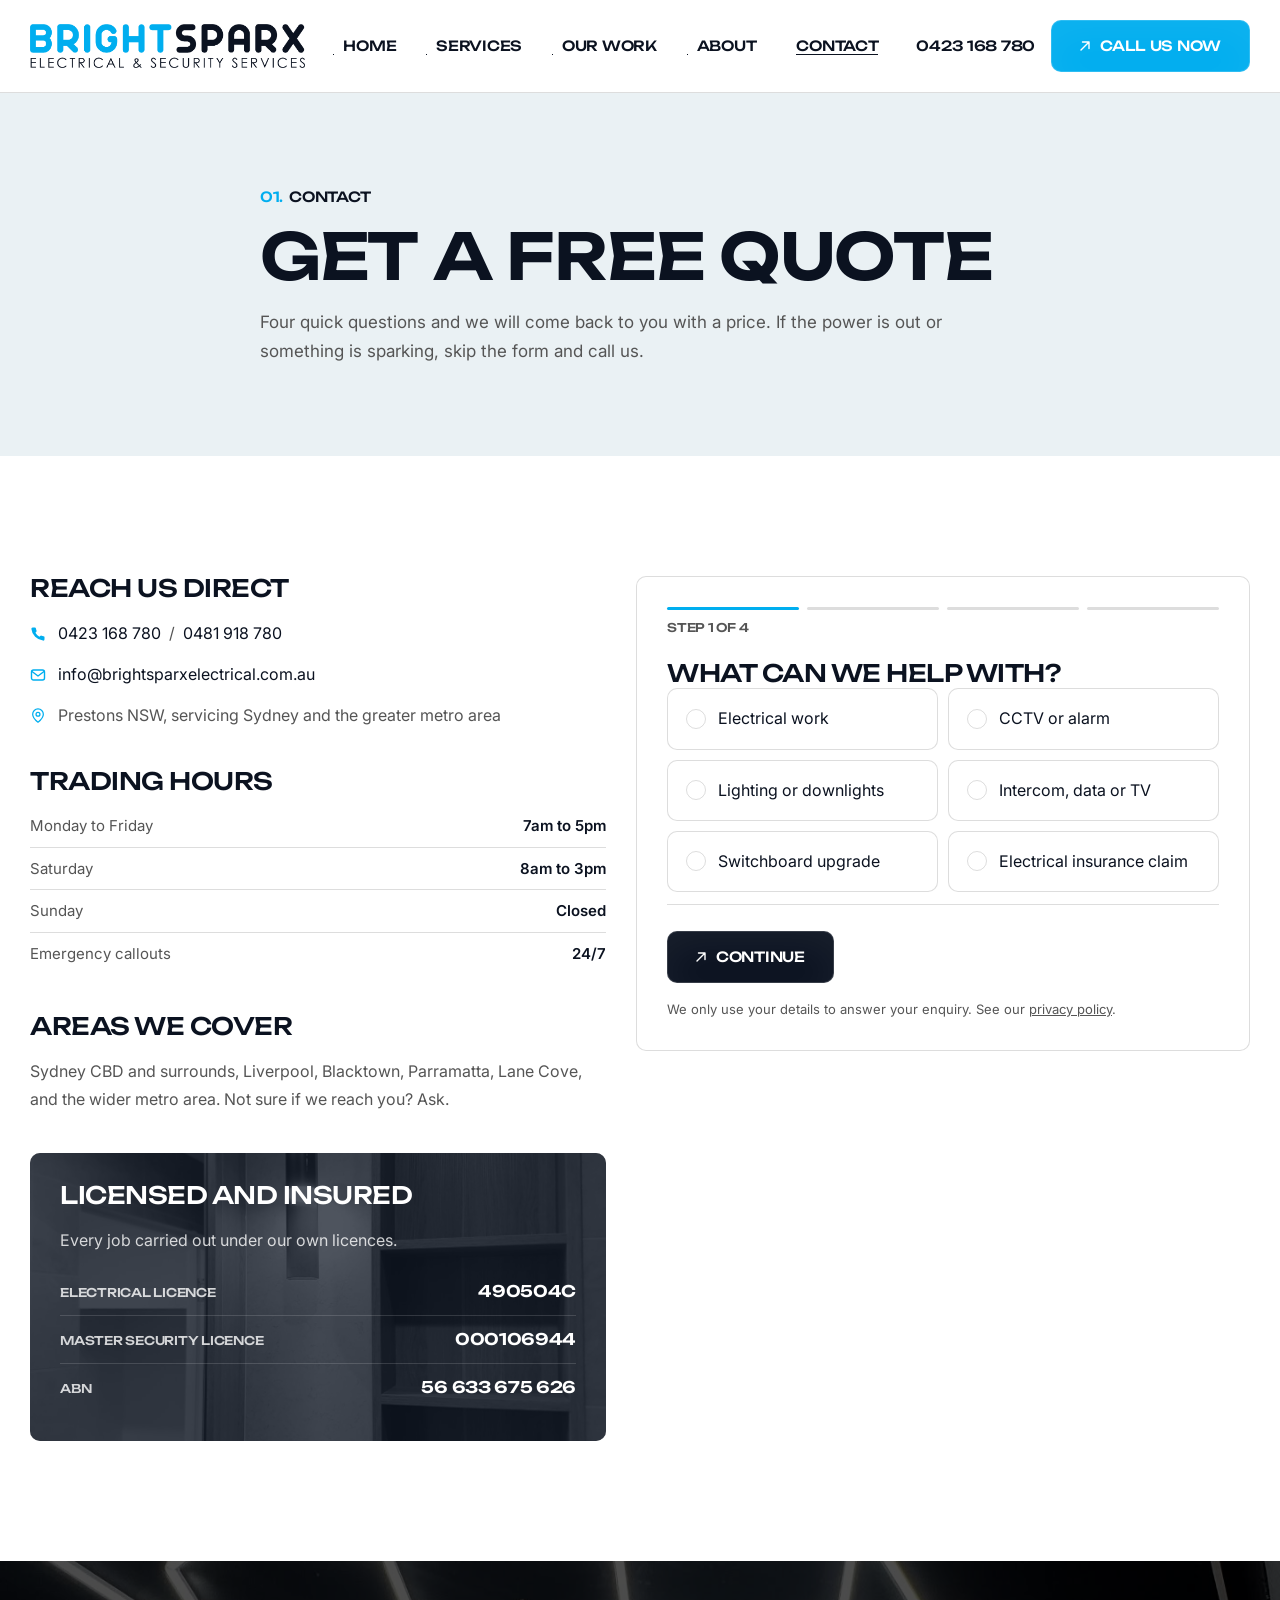
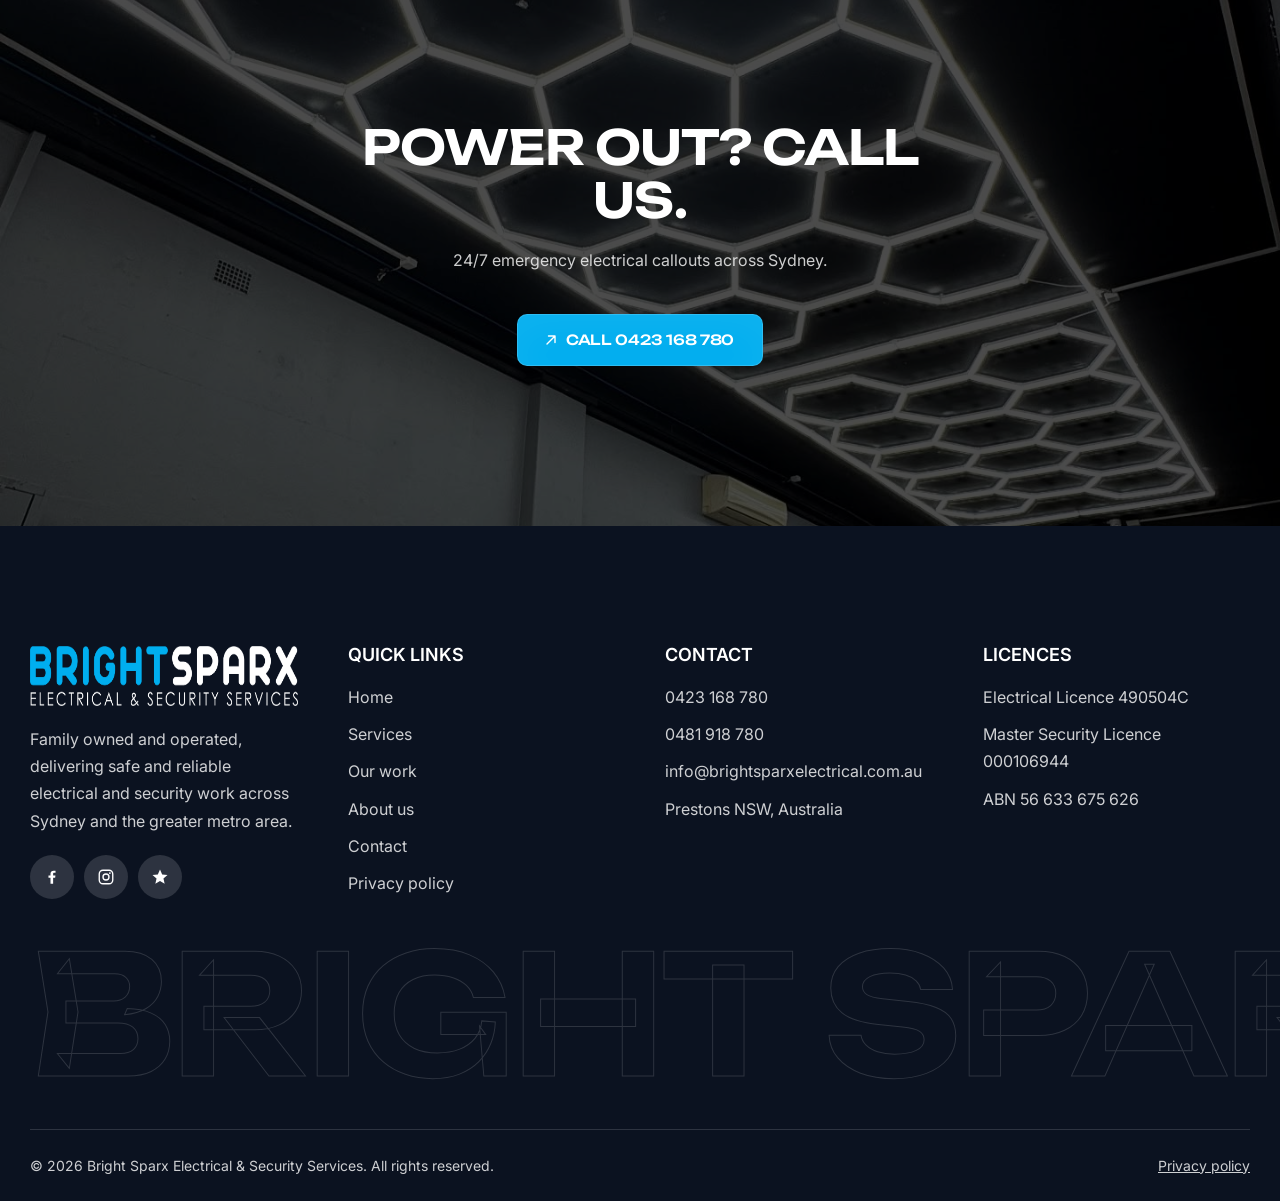
==== commit c8afb40d: "Drop the badge mark and scale up the wordmark Nav and footer now carry the wordmark lockup on its ow" ====
--- a/site/contact.html
+++ b/site/contact.html
@@ -18,7 +18,6 @@
 <header class="header">
   <nav class="nav" aria-label="Main">
     <a class="nav__brand" href="index.html" aria-label="Bright Sparx Electrical and Security, home">
-      <img class="nav__mark" src="images/logo-mark-dark.png" alt="" aria-hidden="true" width="530" height="471">
       <img class="nav__logo" src="images/logo-wordmark-dark.png" alt="Bright Sparx Electrical and Security Services" width="1965" height="314">
     </a>
 
@@ -237,7 +236,6 @@
     <div class="footer__grid">
       <div class="footer__col">
         <a class="footer__brand" href="index.html">
-          <img class="footer__mark" src="images/logo-mark.png" alt="" aria-hidden="true" width="530" height="471" loading="lazy">
           <img class="footer__logo" src="images/logo-wordmark-light.png" alt="Bright Sparx Electrical and Security Services" width="1965" height="314" loading="lazy">
         </a>
         <p class="t-body">Family owned and operated, delivering safe and reliable electrical and security work across Sydney and the greater metro area.</p>
--- a/site/styles.css
+++ b/site/styles.css
@@ -75,6 +75,10 @@
    answer buttons. */
 fieldset { min-width: 0; margin: 0; padding: 0; border: 0; }
 legend { padding: 0; }
+
+/* Components below set display:inline-flex, which beats the UA rule for the
+   `hidden` attribute. Without this the wizard shows Back and Send on step 1. */
+[hidden] { display: none !important; }
 
 :focus-visible {
   outline: 2px solid var(--accent);
@@ -352,9 +356,8 @@
   padding: 16px 20px;
 }
 
-.nav__brand { display: flex; align-items: center; gap: 10px; min-width: 0; }
-.nav__mark { flex: none; width: auto; height: 34px; }
-.nav__logo { flex: none; width: auto; height: 30px; }
+.nav__brand { display: flex; align-items: center; min-width: 0; }
+.nav__logo { flex: none; width: auto; height: 44px; }
 
 .nav__links {
   display: none;
@@ -555,22 +558,42 @@
    -------------------------------------------------------------------------- */
 .about__head { max-width: 732px; }
 
-.about__body {
+/* Mobile: single column, portrait photo, text, then the wide photo. */
+.about__inner {
   display: flex;
   flex-direction: column;
   gap: 20px;
 }
 
+.about__right {
+  display: flex;
+  flex-direction: column;
+  gap: 30px;
+  min-width: 0;
+}
+
+/* The portrait lives in a wrapper so the wrapper can take the flex sizing and
+   the image can simply fill it. An <img> asked to both flex and stretch does
+   not size reliably. */
+.about__figure {
+  position: relative;
+  width: 100%;
+  aspect-ratio: 4 / 5;
+  overflow: hidden;
+  border-radius: var(--radius);
+}
+
 .about__portrait {
-  width: 100%;
-  aspect-ratio: 7 / 8;
+  position: absolute;
+  inset: 0;
+  width: 100%;
+  height: 100%;
   object-fit: cover;
-  border-radius: var(--radius);
 }
 
 .about__wide {
   width: 100%;
-  aspect-ratio: 8 / 7;
+  aspect-ratio: 4 / 3;
   object-fit: cover;
   border-radius: var(--radius);
 }
@@ -1145,9 +1168,11 @@
 .wizard__nav {
   display: flex;
   align-items: center;
-  gap: 12px;
+  gap: 14px;
   flex-wrap: wrap;
-  margin-top: 4px;
+  margin-top: 12px;
+  padding-top: 26px;
+  border-top: 1px solid var(--line-dark);
 }
 
 .wizard__back {
@@ -1255,9 +1280,8 @@
 }
 
 .footer__col { display: flex; flex-direction: column; gap: 20px; }
-.footer__brand { display: flex; align-items: center; gap: 12px; }
-.footer__mark { flex: none; width: auto; height: 48px; }
-.footer__logo { flex: none; width: auto; height: 34px; }
+.footer__brand { display: flex; align-items: center; }
+.footer__logo { flex: none; width: auto; height: 60px; max-width: 100%; }
 
 .footer__links { display: flex; flex-direction: column; gap: 10px; }
 .footer__links a {
@@ -1414,9 +1438,7 @@
   .t-caption { font-size: 16px; }
 
   .nav { padding: 12px 16px; }
-  .nav__mark { height: 30px; }
-  .nav__logo { height: 24px; }
-  .nav__brand { gap: 8px; }
+  .nav__logo { height: 34px; }
 
   .hero { padding: 108px 20px 56px; }
   .hero__grid { gap: 32px; }
@@ -1475,9 +1497,18 @@
 
   .stats { grid-template-columns: repeat(2, 1fr); gap: 50px; }
 
-  .about__body { flex-direction: row; gap: 30px; }
-  .about__portrait { flex: 1; aspect-ratio: 1 / 1; }
-  .about__wide { flex: 1; aspect-ratio: 1 / 1; }
+  /* Two columns from tablet up. The portrait stretches to the height of the
+     right hand column so both photos finish on the same line.
+     aspect-ratio and height must both stay `auto` or the stretch is ignored. */
+  .about__inner { flex-direction: row; align-items: stretch; gap: 24px; }
+  .about__figure {
+    flex: 0 0 34%;
+    align-self: stretch;
+    aspect-ratio: auto;
+    min-height: 340px;
+  }
+  .about__right { flex: 1; gap: 36px; }
+  .about__wide { aspect-ratio: 16 / 9; }
 
   .service-card { padding: 30px; }
   .service-card__body { flex-direction: row; align-items: center; gap: 40px; }
@@ -1553,20 +1584,10 @@
 
   .stats { grid-template-columns: repeat(4, 1fr); gap: 60px; }
 
-  /* Both about images finish on the same line: the column stretches and the
-     tall portrait fills whatever height the right hand column ends up being. */
-  .about__inner { display: flex; gap: 30px; align-items: stretch; }
-  .about__portrait {
-    flex: 0 0 340px;
-    align-self: stretch;
-    aspect-ratio: auto;
-    height: auto;
-    min-height: 100%;
-    object-fit: cover;
-  }
-  .about__right { flex: 1; max-width: 600px; display: flex; flex-direction: column; gap: 50px; }
+  .about__inner { gap: 30px; }
+  .about__figure { flex: 0 0 320px; }
+  .about__right { max-width: 600px; gap: 50px; }
   .about__wide { aspect-ratio: 12 / 7; }
-  .about__body { display: contents; }
 
   /* Sticky stacking service cards, as in the reference */
   .service-slot { position: sticky; top: 100px; }
